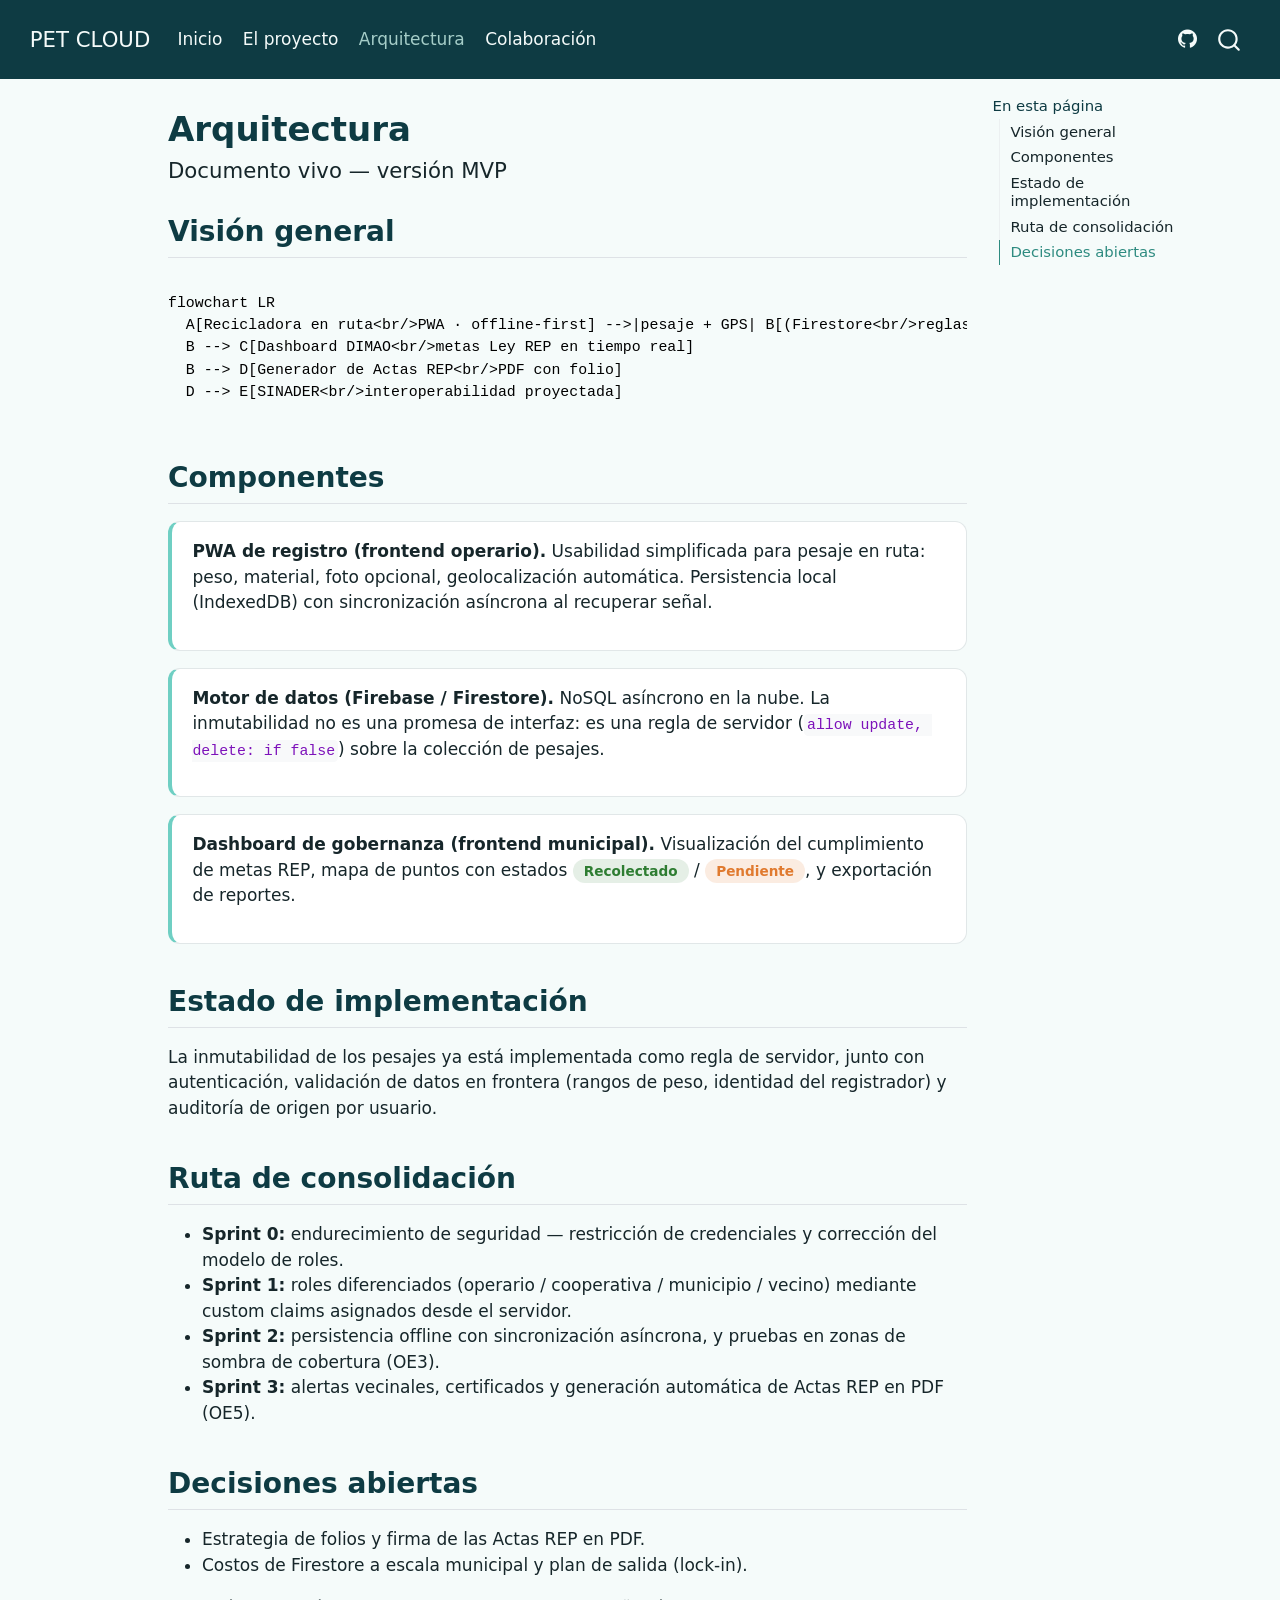
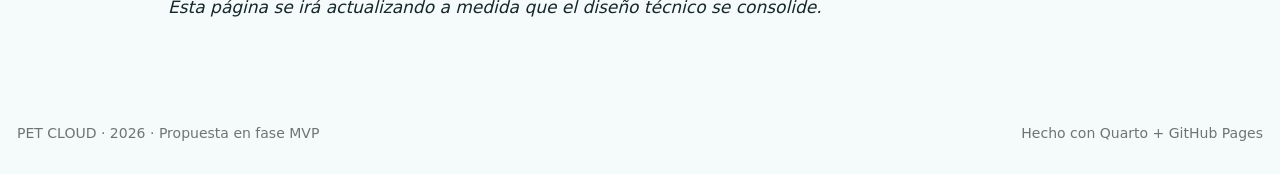
==== arquitectura.html @ 6be5e92a "Built site for gh-pages" ====
<!DOCTYPE html>
<html xmlns="http://www.w3.org/1999/xhtml" lang="es" xml:lang="es"><head>

<meta charset="utf-8">
<meta name="generator" content="quarto-1.5.57">

<meta name="viewport" content="width=device-width, initial-scale=1.0, user-scalable=yes">


<title>Arquitectura – PET CLOUD</title>
<style>
code{white-space: pre-wrap;}
span.smallcaps{font-variant: small-caps;}
div.columns{display: flex; gap: min(4vw, 1.5em);}
div.column{flex: auto; overflow-x: auto;}
div.hanging-indent{margin-left: 1.5em; text-indent: -1.5em;}
ul.task-list{list-style: none;}
ul.task-list li input[type="checkbox"] {
  width: 0.8em;
  margin: 0 0.8em 0.2em -1em; /* quarto-specific, see https://github.com/quarto-dev/quarto-cli/issues/4556 */ 
  vertical-align: middle;
}
</style>


<script src="site_libs/quarto-nav/quarto-nav.js"></script>
<script src="site_libs/quarto-nav/headroom.min.js"></script>
<script src="site_libs/clipboard/clipboard.min.js"></script>
<script src="site_libs/quarto-search/autocomplete.umd.js"></script>
<script src="site_libs/quarto-search/fuse.min.js"></script>
<script src="site_libs/quarto-search/quarto-search.js"></script>
<meta name="quarto:offset" content="./">
<script src="site_libs/quarto-html/quarto.js"></script>
<script src="site_libs/quarto-html/popper.min.js"></script>
<script src="site_libs/quarto-html/tippy.umd.min.js"></script>
<script src="site_libs/quarto-html/anchor.min.js"></script>
<link href="site_libs/quarto-html/tippy.css" rel="stylesheet">
<link href="site_libs/quarto-html/quarto-syntax-highlighting.css" rel="stylesheet" id="quarto-text-highlighting-styles">
<script src="site_libs/bootstrap/bootstrap.min.js"></script>
<link href="site_libs/bootstrap/bootstrap-icons.css" rel="stylesheet">
<link href="site_libs/bootstrap/bootstrap.min.css" rel="stylesheet" id="quarto-bootstrap" data-mode="light">
<script id="quarto-search-options" type="application/json">{
  "location": "navbar",
  "copy-button": false,
  "collapse-after": 3,
  "panel-placement": "end",
  "type": "overlay",
  "limit": 50,
  "keyboard-shortcut": [
    "f",
    "/",
    "s"
  ],
  "show-item-context": false,
  "language": {
    "search-no-results-text": "Sin resultados",
    "search-matching-documents-text": "documentos encontrados",
    "search-copy-link-title": "Copiar el enlace en la búsqueda",
    "search-hide-matches-text": "Ocultar resultados adicionales",
    "search-more-match-text": "resultado adicional en este documento",
    "search-more-matches-text": "resultados adicionales en este documento",
    "search-clear-button-title": "Borrar",
    "search-text-placeholder": "",
    "search-detached-cancel-button-title": "Cancelar",
    "search-submit-button-title": "Enviar",
    "search-label": "Buscar"
  }
}</script>
<script src="site_libs/quarto-diagram/mermaid.min.js"></script>
<script src="site_libs/quarto-diagram/mermaid-init.js"></script>
<link href="site_libs/quarto-diagram/mermaid.css" rel="stylesheet">


</head>

<body class="nav-fixed">

<div id="quarto-search-results"></div>
  <header id="quarto-header" class="headroom fixed-top">
    <nav class="navbar navbar-expand-lg " data-bs-theme="dark">
      <div class="navbar-container container-fluid">
      <div class="navbar-brand-container mx-auto">
    <a class="navbar-brand" href="./index.html">
    <span class="navbar-title">PET CLOUD</span>
    </a>
  </div>
            <div id="quarto-search" class="" title="Buscar"></div>
          <button class="navbar-toggler" type="button" data-bs-toggle="collapse" data-bs-target="#navbarCollapse" aria-controls="navbarCollapse" role="menu" aria-expanded="false" aria-label="Navegación de palanca" onclick="if (window.quartoToggleHeadroom) { window.quartoToggleHeadroom(); }">
  <span class="navbar-toggler-icon"></span>
</button>
          <div class="collapse navbar-collapse" id="navbarCollapse">
            <ul class="navbar-nav navbar-nav-scroll me-auto">
  <li class="nav-item">
    <a class="nav-link" href="./index.html"> 
<span class="menu-text">Inicio</span></a>
  </li>  
  <li class="nav-item">
    <a class="nav-link" href="./proyecto.html"> 
<span class="menu-text">El proyecto</span></a>
  </li>  
  <li class="nav-item">
    <a class="nav-link active" href="./arquitectura.html" aria-current="page"> 
<span class="menu-text">Arquitectura</span></a>
  </li>  
  <li class="nav-item">
    <a class="nav-link" href="./colaboracion.html"> 
<span class="menu-text">Colaboración</span></a>
  </li>  
</ul>
            <ul class="navbar-nav navbar-nav-scroll ms-auto">
  <li class="nav-item compact">
    <a class="nav-link" href="https://github.com/nglmnz/petcloud"> <i class="bi bi-github" role="img">
</i> 
<span class="menu-text"></span></a>
  </li>  
</ul>
          </div> <!-- /navcollapse -->
            <div class="quarto-navbar-tools">
</div>
      </div> <!-- /container-fluid -->
    </nav>
</header>
<!-- content -->
<div id="quarto-content" class="quarto-container page-columns page-rows-contents page-layout-article page-navbar">
<!-- sidebar -->
<!-- margin-sidebar -->
    <div id="quarto-margin-sidebar" class="sidebar margin-sidebar">
        <nav id="TOC" role="doc-toc" class="toc-active">
    <h2 id="toc-title">En esta página</h2>
   
  <ul>
  <li><a href="#visión-general" id="toc-visión-general" class="nav-link active" data-scroll-target="#visión-general">Visión general</a></li>
  <li><a href="#componentes" id="toc-componentes" class="nav-link" data-scroll-target="#componentes">Componentes</a></li>
  <li><a href="#estado-de-implementación" id="toc-estado-de-implementación" class="nav-link" data-scroll-target="#estado-de-implementación">Estado de implementación</a></li>
  <li><a href="#ruta-de-consolidación" id="toc-ruta-de-consolidación" class="nav-link" data-scroll-target="#ruta-de-consolidación">Ruta de consolidación</a></li>
  <li><a href="#decisiones-abiertas" id="toc-decisiones-abiertas" class="nav-link" data-scroll-target="#decisiones-abiertas">Decisiones abiertas</a></li>
  </ul>
</nav>
    </div>
<!-- main -->
<main class="content" id="quarto-document-content">

<header id="title-block-header" class="quarto-title-block default">
<div class="quarto-title">
<h1 class="title">Arquitectura</h1>
<p class="subtitle lead">Documento vivo — versión MVP</p>
</div>



<div class="quarto-title-meta">

    
  
    
  </div>
  


</header>


<section id="visión-general" class="level2">
<h2 class="anchored" data-anchor-id="visión-general">Visión general</h2>
<div class="cell" data-layout-align="default">
<div class="cell-output-display">
<div>
<p></p><figure class="figure"><p></p>
<div>
<pre class="mermaid mermaid-js">flowchart LR
  A[Recicladora en ruta&lt;br/&gt;PWA · offline-first] --&gt;|pesaje + GPS| B[(Firestore&lt;br/&gt;reglas: no update / no delete)]
  B --&gt; C[Dashboard DIMAO&lt;br/&gt;metas Ley REP en tiempo real]
  B --&gt; D[Generador de Actas REP&lt;br/&gt;PDF con folio]
  D --&gt; E[SINADER&lt;br/&gt;interoperabilidad proyectada]
</pre>
</div>
<p></p></figure><p></p>
</div>
</div>
</div>
</section>
<section id="componentes" class="level2">
<h2 class="anchored" data-anchor-id="componentes">Componentes</h2>
<div class="bloque">
<p><strong>PWA de registro (frontend operario).</strong> Usabilidad simplificada para pesaje en ruta: peso, material, foto opcional, geolocalización automática. Persistencia local (IndexedDB) con sincronización asíncrona al recuperar señal.</p>
</div>
<div class="bloque">
<p><strong>Motor de datos (Firebase / Firestore).</strong> NoSQL asíncrono en la nube. La inmutabilidad no es una promesa de interfaz: es una regla de servidor (<code>allow update, delete: if false</code>) sobre la colección de pesajes.</p>
</div>
<div class="bloque">
<p><strong>Dashboard de gobernanza (frontend municipal).</strong> Visualización del cumplimiento de metas REP, mapa de puntos con estados <span class="estado-ok">Recolectado</span> / <span class="estado-pendiente">Pendiente</span>, y exportación de reportes.</p>
</div>
</section>
<section id="estado-de-implementación" class="level2">
<h2 class="anchored" data-anchor-id="estado-de-implementación">Estado de implementación</h2>
<p>La inmutabilidad de los pesajes ya está implementada como regla de servidor, junto con autenticación, validación de datos en frontera (rangos de peso, identidad del registrador) y auditoría de origen por usuario.</p>
</section>
<section id="ruta-de-consolidación" class="level2">
<h2 class="anchored" data-anchor-id="ruta-de-consolidación">Ruta de consolidación</h2>
<ul>
<li><strong>Sprint 0:</strong> endurecimiento de seguridad — restricción de credenciales y corrección del modelo de roles.</li>
<li><strong>Sprint 1:</strong> roles diferenciados (operario / cooperativa / municipio / vecino) mediante custom claims asignados desde el servidor.</li>
<li><strong>Sprint 2:</strong> persistencia offline con sincronización asíncrona, y pruebas en zonas de sombra de cobertura (OE3).</li>
<li><strong>Sprint 3:</strong> alertas vecinales, certificados y generación automática de Actas REP en PDF (OE5).</li>
</ul>
</section>
<section id="decisiones-abiertas" class="level2">
<h2 class="anchored" data-anchor-id="decisiones-abiertas">Decisiones abiertas</h2>
<ul>
<li>Estrategia de folios y firma de las Actas REP en PDF.</li>
<li>Costos de Firestore a escala municipal y plan de salida (lock-in).</li>
</ul>
<p><em>Esta página se irá actualizando a medida que el diseño técnico se consolide.</em></p>


</section>

</main> <!-- /main -->
<script id="quarto-html-after-body" type="application/javascript">
window.document.addEventListener("DOMContentLoaded", function (event) {
  const toggleBodyColorMode = (bsSheetEl) => {
    const mode = bsSheetEl.getAttribute("data-mode");
    const bodyEl = window.document.querySelector("body");
    if (mode === "dark") {
      bodyEl.classList.add("quarto-dark");
      bodyEl.classList.remove("quarto-light");
    } else {
      bodyEl.classList.add("quarto-light");
      bodyEl.classList.remove("quarto-dark");
    }
  }
  const toggleBodyColorPrimary = () => {
    const bsSheetEl = window.document.querySelector("link#quarto-bootstrap");
    if (bsSheetEl) {
      toggleBodyColorMode(bsSheetEl);
    }
  }
  toggleBodyColorPrimary();  
  const icon = "";
  const anchorJS = new window.AnchorJS();
  anchorJS.options = {
    placement: 'right',
    icon: icon
  };
  anchorJS.add('.anchored');
  const isCodeAnnotation = (el) => {
    for (const clz of el.classList) {
      if (clz.startsWith('code-annotation-')) {                     
        return true;
      }
    }
    return false;
  }
  const onCopySuccess = function(e) {
    // button target
    const button = e.trigger;
    // don't keep focus
    button.blur();
    // flash "checked"
    button.classList.add('code-copy-button-checked');
    var currentTitle = button.getAttribute("title");
    button.setAttribute("title", "Copiado");
    let tooltip;
    if (window.bootstrap) {
      button.setAttribute("data-bs-toggle", "tooltip");
      button.setAttribute("data-bs-placement", "left");
      button.setAttribute("data-bs-title", "Copiado");
      tooltip = new bootstrap.Tooltip(button, 
        { trigger: "manual", 
          customClass: "code-copy-button-tooltip",
          offset: [0, -8]});
      tooltip.show();    
    }
    setTimeout(function() {
      if (tooltip) {
        tooltip.hide();
        button.removeAttribute("data-bs-title");
        button.removeAttribute("data-bs-toggle");
        button.removeAttribute("data-bs-placement");
      }
      button.setAttribute("title", currentTitle);
      button.classList.remove('code-copy-button-checked');
    }, 1000);
    // clear code selection
    e.clearSelection();
  }
  const getTextToCopy = function(trigger) {
      const codeEl = trigger.previousElementSibling.cloneNode(true);
      for (const childEl of codeEl.children) {
        if (isCodeAnnotation(childEl)) {
          childEl.remove();
        }
      }
      return codeEl.innerText;
  }
  const clipboard = new window.ClipboardJS('.code-copy-button:not([data-in-quarto-modal])', {
    text: getTextToCopy
  });
  clipboard.on('success', onCopySuccess);
  if (window.document.getElementById('quarto-embedded-source-code-modal')) {
    // For code content inside modals, clipBoardJS needs to be initialized with a container option
    // TODO: Check when it could be a function (https://github.com/zenorocha/clipboard.js/issues/860)
    const clipboardModal = new window.ClipboardJS('.code-copy-button[data-in-quarto-modal]', {
      text: getTextToCopy,
      container: window.document.getElementById('quarto-embedded-source-code-modal')
    });
    clipboardModal.on('success', onCopySuccess);
  }
    var localhostRegex = new RegExp(/^(?:http|https):\/\/localhost\:?[0-9]*\//);
    var mailtoRegex = new RegExp(/^mailto:/);
      var filterRegex = new RegExp("https:\/\/nglmnz\.github\.io\/petcloud");
    var isInternal = (href) => {
        return filterRegex.test(href) || localhostRegex.test(href) || mailtoRegex.test(href);
    }
    // Inspect non-navigation links and adorn them if external
 	var links = window.document.querySelectorAll('a[href]:not(.nav-link):not(.navbar-brand):not(.toc-action):not(.sidebar-link):not(.sidebar-item-toggle):not(.pagination-link):not(.no-external):not([aria-hidden]):not(.dropdown-item):not(.quarto-navigation-tool):not(.about-link)');
    for (var i=0; i<links.length; i++) {
      const link = links[i];
      if (!isInternal(link.href)) {
        // undo the damage that might have been done by quarto-nav.js in the case of
        // links that we want to consider external
        if (link.dataset.originalHref !== undefined) {
          link.href = link.dataset.originalHref;
        }
      }
    }
  function tippyHover(el, contentFn, onTriggerFn, onUntriggerFn) {
    const config = {
      allowHTML: true,
      maxWidth: 500,
      delay: 100,
      arrow: false,
      appendTo: function(el) {
          return el.parentElement;
      },
      interactive: true,
      interactiveBorder: 10,
      theme: 'quarto',
      placement: 'bottom-start',
    };
    if (contentFn) {
      config.content = contentFn;
    }
    if (onTriggerFn) {
      config.onTrigger = onTriggerFn;
    }
    if (onUntriggerFn) {
      config.onUntrigger = onUntriggerFn;
    }
    window.tippy(el, config); 
  }
  const noterefs = window.document.querySelectorAll('a[role="doc-noteref"]');
  for (var i=0; i<noterefs.length; i++) {
    const ref = noterefs[i];
    tippyHover(ref, function() {
      // use id or data attribute instead here
      let href = ref.getAttribute('data-footnote-href') || ref.getAttribute('href');
      try { href = new URL(href).hash; } catch {}
      const id = href.replace(/^#\/?/, "");
      const note = window.document.getElementById(id);
      if (note) {
        return note.innerHTML;
      } else {
        return "";
      }
    });
  }
  const xrefs = window.document.querySelectorAll('a.quarto-xref');
  const processXRef = (id, note) => {
    // Strip column container classes
    const stripColumnClz = (el) => {
      el.classList.remove("page-full", "page-columns");
      if (el.children) {
        for (const child of el.children) {
          stripColumnClz(child);
        }
      }
    }
    stripColumnClz(note)
    if (id === null || id.startsWith('sec-')) {
      // Special case sections, only their first couple elements
      const container = document.createElement("div");
      if (note.children && note.children.length > 2) {
        container.appendChild(note.children[0].cloneNode(true));
        for (let i = 1; i < note.children.length; i++) {
          const child = note.children[i];
          if (child.tagName === "P" && child.innerText === "") {
            continue;
          } else {
            container.appendChild(child.cloneNode(true));
            break;
          }
        }
        if (window.Quarto?.typesetMath) {
          window.Quarto.typesetMath(container);
        }
        return container.innerHTML
      } else {
        if (window.Quarto?.typesetMath) {
          window.Quarto.typesetMath(note);
        }
        return note.innerHTML;
      }
    } else {
      // Remove any anchor links if they are present
      const anchorLink = note.querySelector('a.anchorjs-link');
      if (anchorLink) {
        anchorLink.remove();
      }
      if (window.Quarto?.typesetMath) {
        window.Quarto.typesetMath(note);
      }
      // TODO in 1.5, we should make sure this works without a callout special case
      if (note.classList.contains("callout")) {
        return note.outerHTML;
      } else {
        return note.innerHTML;
      }
    }
  }
  for (var i=0; i<xrefs.length; i++) {
    const xref = xrefs[i];
    tippyHover(xref, undefined, function(instance) {
      instance.disable();
      let url = xref.getAttribute('href');
      let hash = undefined; 
      if (url.startsWith('#')) {
        hash = url;
      } else {
        try { hash = new URL(url).hash; } catch {}
      }
      if (hash) {
        const id = hash.replace(/^#\/?/, "");
        const note = window.document.getElementById(id);
        if (note !== null) {
          try {
            const html = processXRef(id, note.cloneNode(true));
            instance.setContent(html);
          } finally {
            instance.enable();
            instance.show();
          }
        } else {
          // See if we can fetch this
          fetch(url.split('#')[0])
          .then(res => res.text())
          .then(html => {
            const parser = new DOMParser();
            const htmlDoc = parser.parseFromString(html, "text/html");
            const note = htmlDoc.getElementById(id);
            if (note !== null) {
              const html = processXRef(id, note);
              instance.setContent(html);
            } 
          }).finally(() => {
            instance.enable();
            instance.show();
          });
        }
      } else {
        // See if we can fetch a full url (with no hash to target)
        // This is a special case and we should probably do some content thinning / targeting
        fetch(url)
        .then(res => res.text())
        .then(html => {
          const parser = new DOMParser();
          const htmlDoc = parser.parseFromString(html, "text/html");
          const note = htmlDoc.querySelector('main.content');
          if (note !== null) {
            // This should only happen for chapter cross references
            // (since there is no id in the URL)
            // remove the first header
            if (note.children.length > 0 && note.children[0].tagName === "HEADER") {
              note.children[0].remove();
            }
            const html = processXRef(null, note);
            instance.setContent(html);
          } 
        }).finally(() => {
          instance.enable();
          instance.show();
        });
      }
    }, function(instance) {
    });
  }
      let selectedAnnoteEl;
      const selectorForAnnotation = ( cell, annotation) => {
        let cellAttr = 'data-code-cell="' + cell + '"';
        let lineAttr = 'data-code-annotation="' +  annotation + '"';
        const selector = 'span[' + cellAttr + '][' + lineAttr + ']';
        return selector;
      }
      const selectCodeLines = (annoteEl) => {
        const doc = window.document;
        const targetCell = annoteEl.getAttribute("data-target-cell");
        const targetAnnotation = annoteEl.getAttribute("data-target-annotation");
        const annoteSpan = window.document.querySelector(selectorForAnnotation(targetCell, targetAnnotation));
        const lines = annoteSpan.getAttribute("data-code-lines").split(",");
        const lineIds = lines.map((line) => {
          return targetCell + "-" + line;
        })
        let top = null;
        let height = null;
        let parent = null;
        if (lineIds.length > 0) {
            //compute the position of the single el (top and bottom and make a div)
            const el = window.document.getElementById(lineIds[0]);
            top = el.offsetTop;
            height = el.offsetHeight;
            parent = el.parentElement.parentElement;
          if (lineIds.length > 1) {
            const lastEl = window.document.getElementById(lineIds[lineIds.length - 1]);
            const bottom = lastEl.offsetTop + lastEl.offsetHeight;
            height = bottom - top;
          }
          if (top !== null && height !== null && parent !== null) {
            // cook up a div (if necessary) and position it 
            let div = window.document.getElementById("code-annotation-line-highlight");
            if (div === null) {
              div = window.document.createElement("div");
              div.setAttribute("id", "code-annotation-line-highlight");
              div.style.position = 'absolute';
              parent.appendChild(div);
            }
            div.style.top = top - 2 + "px";
            div.style.height = height + 4 + "px";
            div.style.left = 0;
            let gutterDiv = window.document.getElementById("code-annotation-line-highlight-gutter");
            if (gutterDiv === null) {
              gutterDiv = window.document.createElement("div");
              gutterDiv.setAttribute("id", "code-annotation-line-highlight-gutter");
              gutterDiv.style.position = 'absolute';
              const codeCell = window.document.getElementById(targetCell);
              const gutter = codeCell.querySelector('.code-annotation-gutter');
              gutter.appendChild(gutterDiv);
            }
            gutterDiv.style.top = top - 2 + "px";
            gutterDiv.style.height = height + 4 + "px";
          }
          selectedAnnoteEl = annoteEl;
        }
      };
      const unselectCodeLines = () => {
        const elementsIds = ["code-annotation-line-highlight", "code-annotation-line-highlight-gutter"];
        elementsIds.forEach((elId) => {
          const div = window.document.getElementById(elId);
          if (div) {
            div.remove();
          }
        });
        selectedAnnoteEl = undefined;
      };
        // Handle positioning of the toggle
    window.addEventListener(
      "resize",
      throttle(() => {
        elRect = undefined;
        if (selectedAnnoteEl) {
          selectCodeLines(selectedAnnoteEl);
        }
      }, 10)
    );
    function throttle(fn, ms) {
    let throttle = false;
    let timer;
      return (...args) => {
        if(!throttle) { // first call gets through
            fn.apply(this, args);
            throttle = true;
        } else { // all the others get throttled
            if(timer) clearTimeout(timer); // cancel #2
            timer = setTimeout(() => {
              fn.apply(this, args);
              timer = throttle = false;
            }, ms);
        }
      };
    }
      // Attach click handler to the DT
      const annoteDls = window.document.querySelectorAll('dt[data-target-cell]');
      for (const annoteDlNode of annoteDls) {
        annoteDlNode.addEventListener('click', (event) => {
          const clickedEl = event.target;
          if (clickedEl !== selectedAnnoteEl) {
            unselectCodeLines();
            const activeEl = window.document.querySelector('dt[data-target-cell].code-annotation-active');
            if (activeEl) {
              activeEl.classList.remove('code-annotation-active');
            }
            selectCodeLines(clickedEl);
            clickedEl.classList.add('code-annotation-active');
          } else {
            // Unselect the line
            unselectCodeLines();
            clickedEl.classList.remove('code-annotation-active');
          }
        });
      }
  const findCites = (el) => {
    const parentEl = el.parentElement;
    if (parentEl) {
      const cites = parentEl.dataset.cites;
      if (cites) {
        return {
          el,
          cites: cites.split(' ')
        };
      } else {
        return findCites(el.parentElement)
      }
    } else {
      return undefined;
    }
  };
  var bibliorefs = window.document.querySelectorAll('a[role="doc-biblioref"]');
  for (var i=0; i<bibliorefs.length; i++) {
    const ref = bibliorefs[i];
    const citeInfo = findCites(ref);
    if (citeInfo) {
      tippyHover(citeInfo.el, function() {
        var popup = window.document.createElement('div');
        citeInfo.cites.forEach(function(cite) {
          var citeDiv = window.document.createElement('div');
          citeDiv.classList.add('hanging-indent');
          citeDiv.classList.add('csl-entry');
          var biblioDiv = window.document.getElementById('ref-' + cite);
          if (biblioDiv) {
            citeDiv.innerHTML = biblioDiv.innerHTML;
          }
          popup.appendChild(citeDiv);
        });
        return popup.innerHTML;
      });
    }
  }
});
</script>
</div> <!-- /content -->
<footer class="footer">
  <div class="nav-footer">
    <div class="nav-footer-left">
<p>PET CLOUD · 2026 · Propuesta en fase MVP</p>
</div>   
    <div class="nav-footer-center">
      &nbsp;
    </div>
    <div class="nav-footer-right">
<p>Hecho con Quarto + GitHub Pages</p>
</div>
  </div>
</footer>




</body></html>
---- site_libs/quarto-html/tippy.css ----
.tippy-box[data-animation=fade][data-state=hidden]{opacity:0}[data-tippy-root]{max-width:calc(100vw - 10px)}.tippy-box{position:relative;background-color:#333;color:#fff;border-radius:4px;font-size:14px;line-height:1.4;white-space:normal;outline:0;transition-property:transform,visibility,opacity}.tippy-box[data-placement^=top]>.tippy-arrow{bottom:0}.tippy-box[data-placement^=top]>.tippy-arrow:before{bottom:-7px;left:0;border-width:8px 8px 0;border-top-color:initial;transform-origin:center top}.tippy-box[data-placement^=bottom]>.tippy-arrow{top:0}.tippy-box[data-placement^=bottom]>.tippy-arrow:before{top:-7px;left:0;border-width:0 8px 8px;border-bottom-color:initial;transform-origin:center bottom}.tippy-box[data-placement^=left]>.tippy-arrow{right:0}.tippy-box[data-placement^=left]>.tippy-arrow:before{border-width:8px 0 8px 8px;border-left-color:initial;right:-7px;transform-origin:center left}.tippy-box[data-placement^=right]>.tippy-arrow{left:0}.tippy-box[data-placement^=right]>.tippy-arrow:before{left:-7px;border-width:8px 8px 8px 0;border-right-color:initial;transform-origin:center right}.tippy-box[data-inertia][data-state=visible]{transition-timing-function:cubic-bezier(.54,1.5,.38,1.11)}.tippy-arrow{width:16px;height:16px;color:#333}.tippy-arrow:before{content:"";position:absolute;border-color:transparent;border-style:solid}.tippy-content{position:relative;padding:5px 9px;z-index:1}
---- site_libs/quarto-html/quarto-syntax-highlighting.css ----
/* quarto syntax highlight colors */
:root {
  --quarto-hl-ot-color: #003B4F;
  --quarto-hl-at-color: #657422;
  --quarto-hl-ss-color: #20794D;
  --quarto-hl-an-color: #5E5E5E;
  --quarto-hl-fu-color: #4758AB;
  --quarto-hl-st-color: #20794D;
  --quarto-hl-cf-color: #003B4F;
  --quarto-hl-op-color: #5E5E5E;
  --quarto-hl-er-color: #AD0000;
  --quarto-hl-bn-color: #AD0000;
  --quarto-hl-al-color: #AD0000;
  --quarto-hl-va-color: #111111;
  --quarto-hl-bu-color: inherit;
  --quarto-hl-ex-color: inherit;
  --quarto-hl-pp-color: #AD0000;
  --quarto-hl-in-color: #5E5E5E;
  --quarto-hl-vs-color: #20794D;
  --quarto-hl-wa-color: #5E5E5E;
  --quarto-hl-do-color: #5E5E5E;
  --quarto-hl-im-color: #00769E;
  --quarto-hl-ch-color: #20794D;
  --quarto-hl-dt-color: #AD0000;
  --quarto-hl-fl-color: #AD0000;
  --quarto-hl-co-color: #5E5E5E;
  --quarto-hl-cv-color: #5E5E5E;
  --quarto-hl-cn-color: #8f5902;
  --quarto-hl-sc-color: #5E5E5E;
  --quarto-hl-dv-color: #AD0000;
  --quarto-hl-kw-color: #003B4F;
}

/* other quarto variables */
:root {
  --quarto-font-monospace: SFMono-Regular, Menlo, Monaco, Consolas, "Liberation Mono", "Courier New", monospace;
}

pre > code.sourceCode > span {
  color: #003B4F;
}

code span {
  color: #003B4F;
}

code.sourceCode > span {
  color: #003B4F;
}

div.sourceCode,
div.sourceCode pre.sourceCode {
  color: #003B4F;
}

code span.ot {
  color: #003B4F;
  font-style: inherit;
}

code span.at {
  color: #657422;
  font-style: inherit;
}

code span.ss {
  color: #20794D;
  font-style: inherit;
}

code span.an {
  color: #5E5E5E;
  font-style: inherit;
}

code span.fu {
  color: #4758AB;
  font-style: inherit;
}

code span.st {
  color: #20794D;
  font-style: inherit;
}

code span.cf {
  color: #003B4F;
  font-weight: bold;
  font-style: inherit;
}

code span.op {
  color: #5E5E5E;
  font-style: inherit;
}

code span.er {
  color: #AD0000;
  font-style: inherit;
}

code span.bn {
  color: #AD0000;
  font-style: inherit;
}

code span.al {
  color: #AD0000;
  font-style: inherit;
}

code span.va {
  color: #111111;
  font-style: inherit;
}

code span.bu {
  font-style: inherit;
}

code span.ex {
  font-style: inherit;
}

code span.pp {
  color: #AD0000;
  font-style: inherit;
}

code span.in {
  color: #5E5E5E;
  font-style: inherit;
}

code span.vs {
  color: #20794D;
  font-style: inherit;
}

code span.wa {
  color: #5E5E5E;
  font-style: italic;
}

code span.do {
  color: #5E5E5E;
  font-style: italic;
}

code span.im {
  color: #00769E;
  font-style: inherit;
}

code span.ch {
  color: #20794D;
  font-style: inherit;
}

code span.dt {
  color: #AD0000;
  font-style: inherit;
}

code span.fl {
  color: #AD0000;
  font-style: inherit;
}

code span.co {
  color: #5E5E5E;
  font-style: inherit;
}

code span.cv {
  color: #5E5E5E;
  font-style: italic;
}

code span.cn {
  color: #8f5902;
  font-style: inherit;
}

code span.sc {
  color: #5E5E5E;
  font-style: inherit;
}

code span.dv {
  color: #AD0000;
  font-style: inherit;
}

code span.kw {
  color: #003B4F;
  font-weight: bold;
  font-style: inherit;
}

.prevent-inlining {
  content: "</";
}

/*# sourceMappingURL=debc5d5d77c3f9108843748ff7464032.css.map */
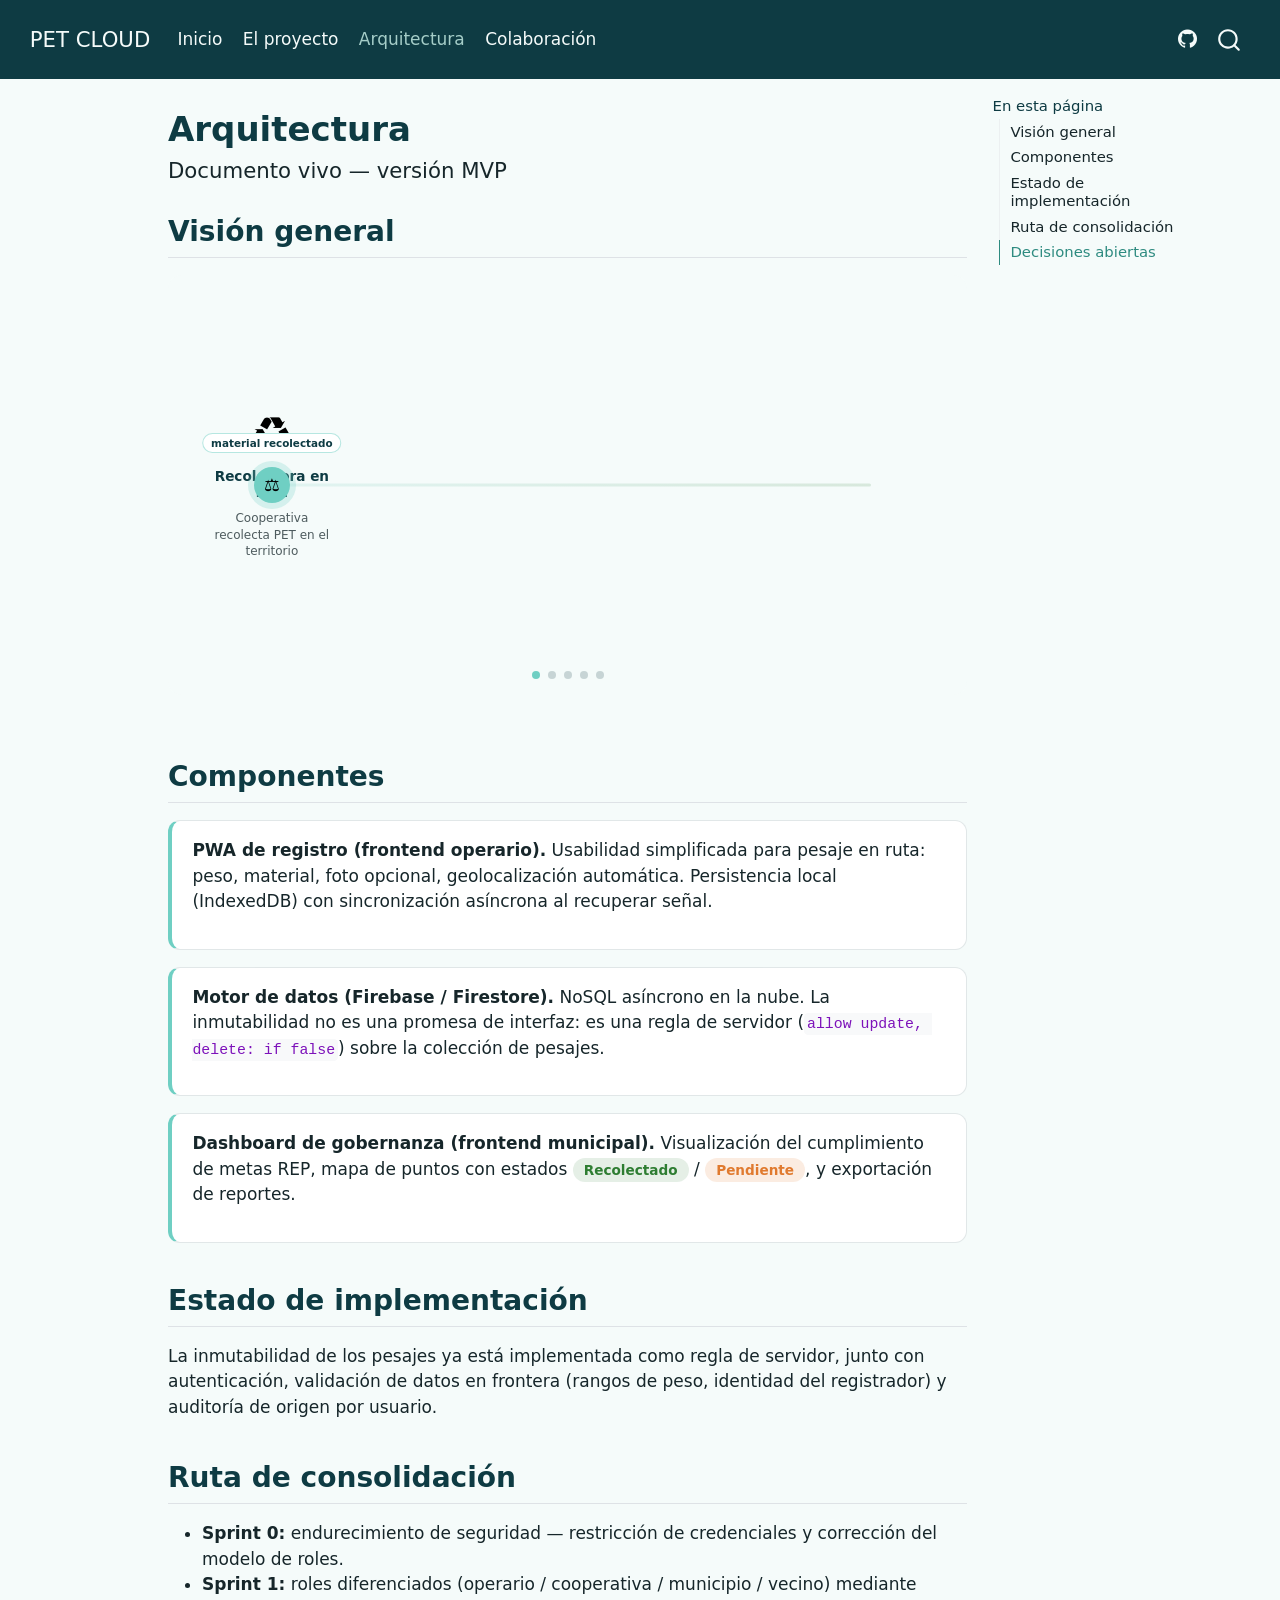
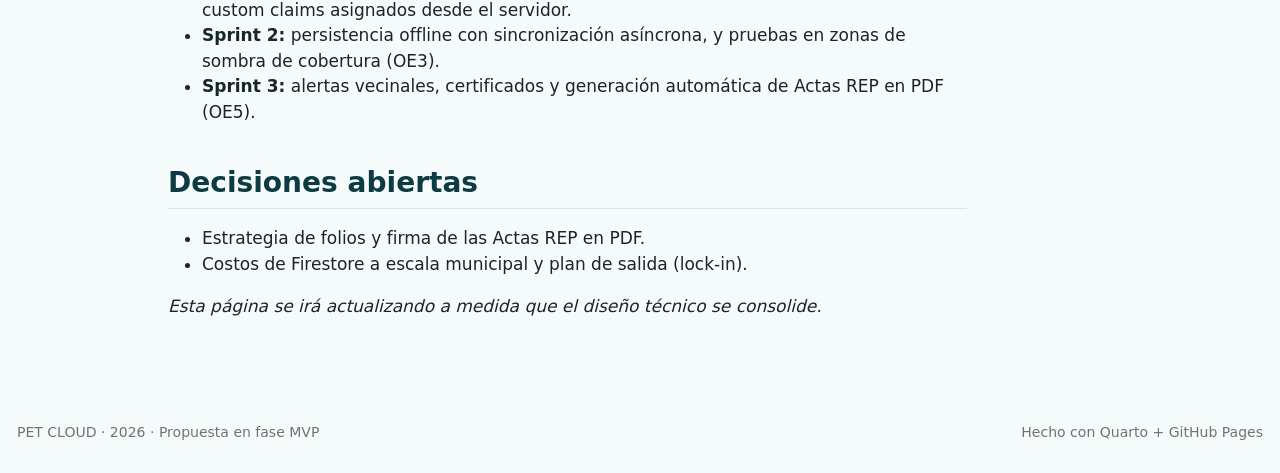
==== commit 8ba1d162: "Built site for gh-pages" ====
--- a/arquitectura.html
+++ b/arquitectura.html
@@ -66,9 +66,6 @@
     "search-label": "Buscar"
   }
 }</script>
-<script src="site_libs/quarto-diagram/mermaid.min.js"></script>
-<script src="site_libs/quarto-diagram/mermaid-init.js"></script>
-<link href="site_libs/quarto-diagram/mermaid.css" rel="stylesheet">
 
 
 </head>
@@ -162,22 +159,7 @@
 
 <section id="visión-general" class="level2">
 <h2 class="anchored" data-anchor-id="visión-general">Visión general</h2>
-<div class="cell" data-layout-align="default">
-<div class="cell-output-display">
-<div>
-<p></p><figure class="figure"><p></p>
-<div>
-<pre class="mermaid mermaid-js">flowchart LR
-  A[Recicladora en ruta&lt;br/&gt;PWA · offline-first] --&gt;|pesaje + GPS| B[(Firestore&lt;br/&gt;reglas: no update / no delete)]
-  B --&gt; C[Dashboard DIMAO&lt;br/&gt;metas Ley REP en tiempo real]
-  B --&gt; D[Generador de Actas REP&lt;br/&gt;PDF con folio]
-  D --&gt; E[SINADER&lt;br/&gt;interoperabilidad proyectada]
-</pre>
-</div>
-<p></p></figure><p></p>
-</div>
-</div>
-</div>
+<iframe src="flujo.html" width="100%" height="420" style="border:none;border-radius:14px;"></iframe>
 </section>
 <section id="componentes" class="level2">
 <h2 class="anchored" data-anchor-id="componentes">Componentes</h2>
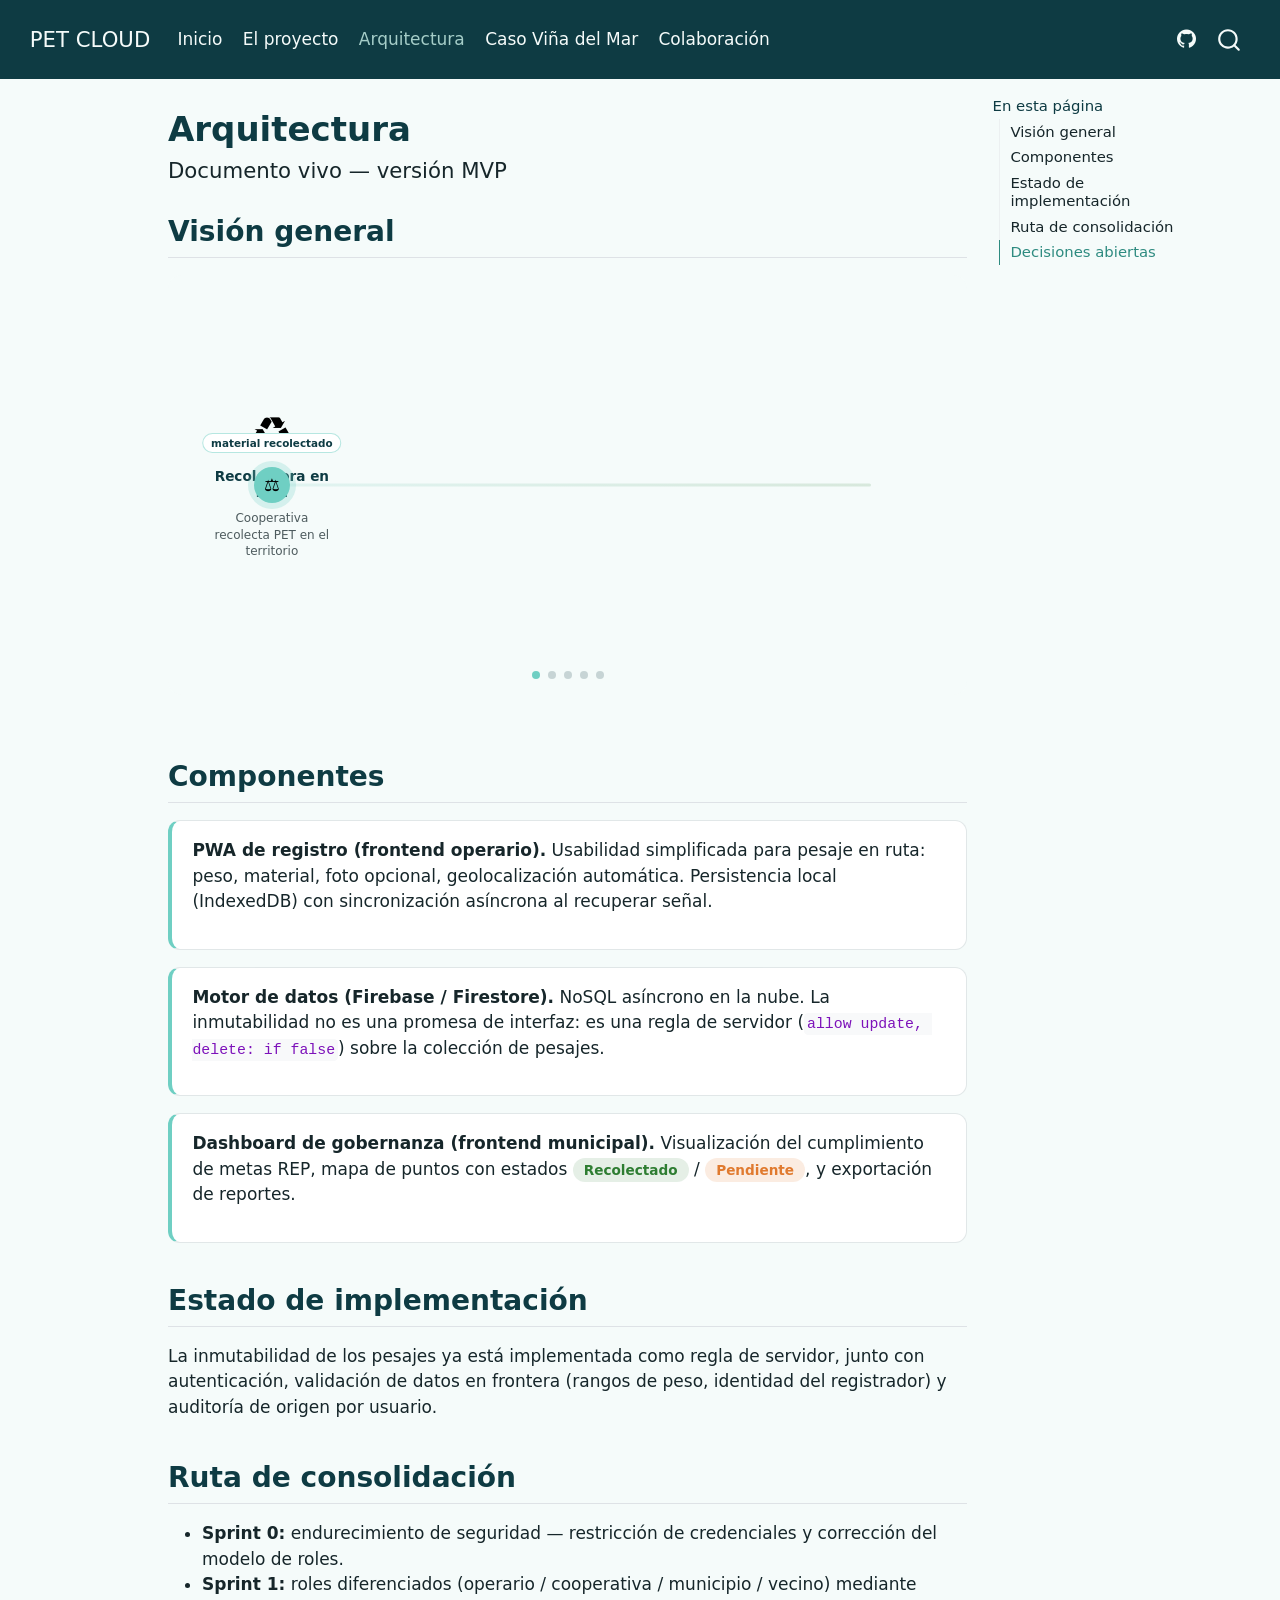
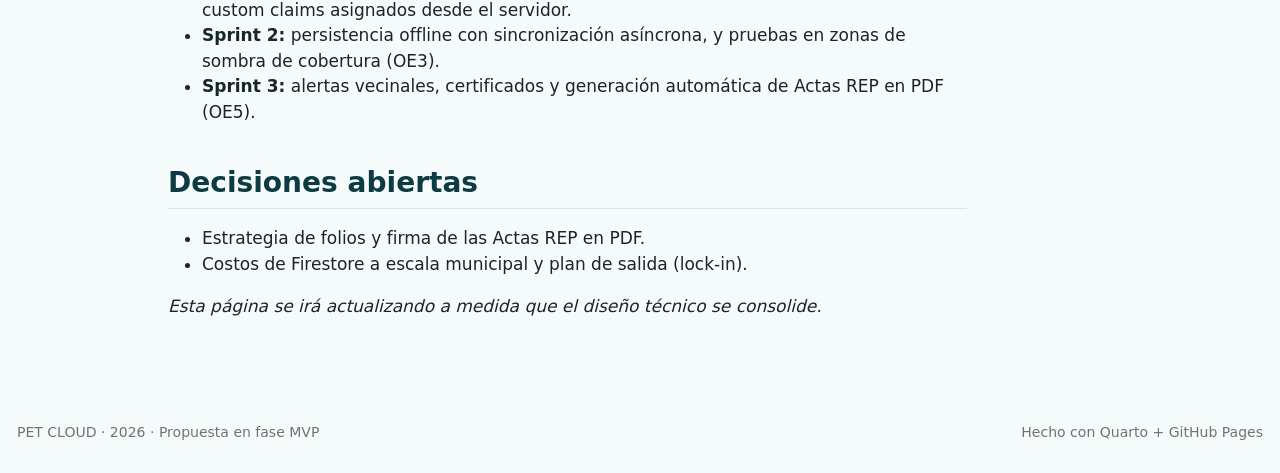
==== commit 9aa97330: "Built site for gh-pages" ====
--- a/arquitectura.html
+++ b/arquitectura.html
@@ -100,13 +100,17 @@
 <span class="menu-text">Arquitectura</span></a>
   </li>  
   <li class="nav-item">
+    <a class="nav-link" href="./vina.html"> 
+<span class="menu-text">Caso Viña del Mar</span></a>
+  </li>  
+  <li class="nav-item">
     <a class="nav-link" href="./colaboracion.html"> 
 <span class="menu-text">Colaboración</span></a>
   </li>  
 </ul>
             <ul class="navbar-nav navbar-nav-scroll ms-auto">
   <li class="nav-item compact">
-    <a class="nav-link" href="https://github.com/nglmnz/petcloud"> <i class="bi bi-github" role="img">
+    <a class="nav-link" href="https://github.com/TU-USUARIO/petcloud"> <i class="bi bi-github" role="img">
 </i> 
 <span class="menu-text"></span></a>
   </li>  
@@ -290,7 +294,7 @@
   }
     var localhostRegex = new RegExp(/^(?:http|https):\/\/localhost\:?[0-9]*\//);
     var mailtoRegex = new RegExp(/^mailto:/);
-      var filterRegex = new RegExp("https:\/\/nglmnz\.github\.io\/petcloud");
+      var filterRegex = new RegExp("https:\/\/TU-USUARIO\.github\.io\/petcloud");
     var isInternal = (href) => {
         return filterRegex.test(href) || localhostRegex.test(href) || mailtoRegex.test(href);
     }
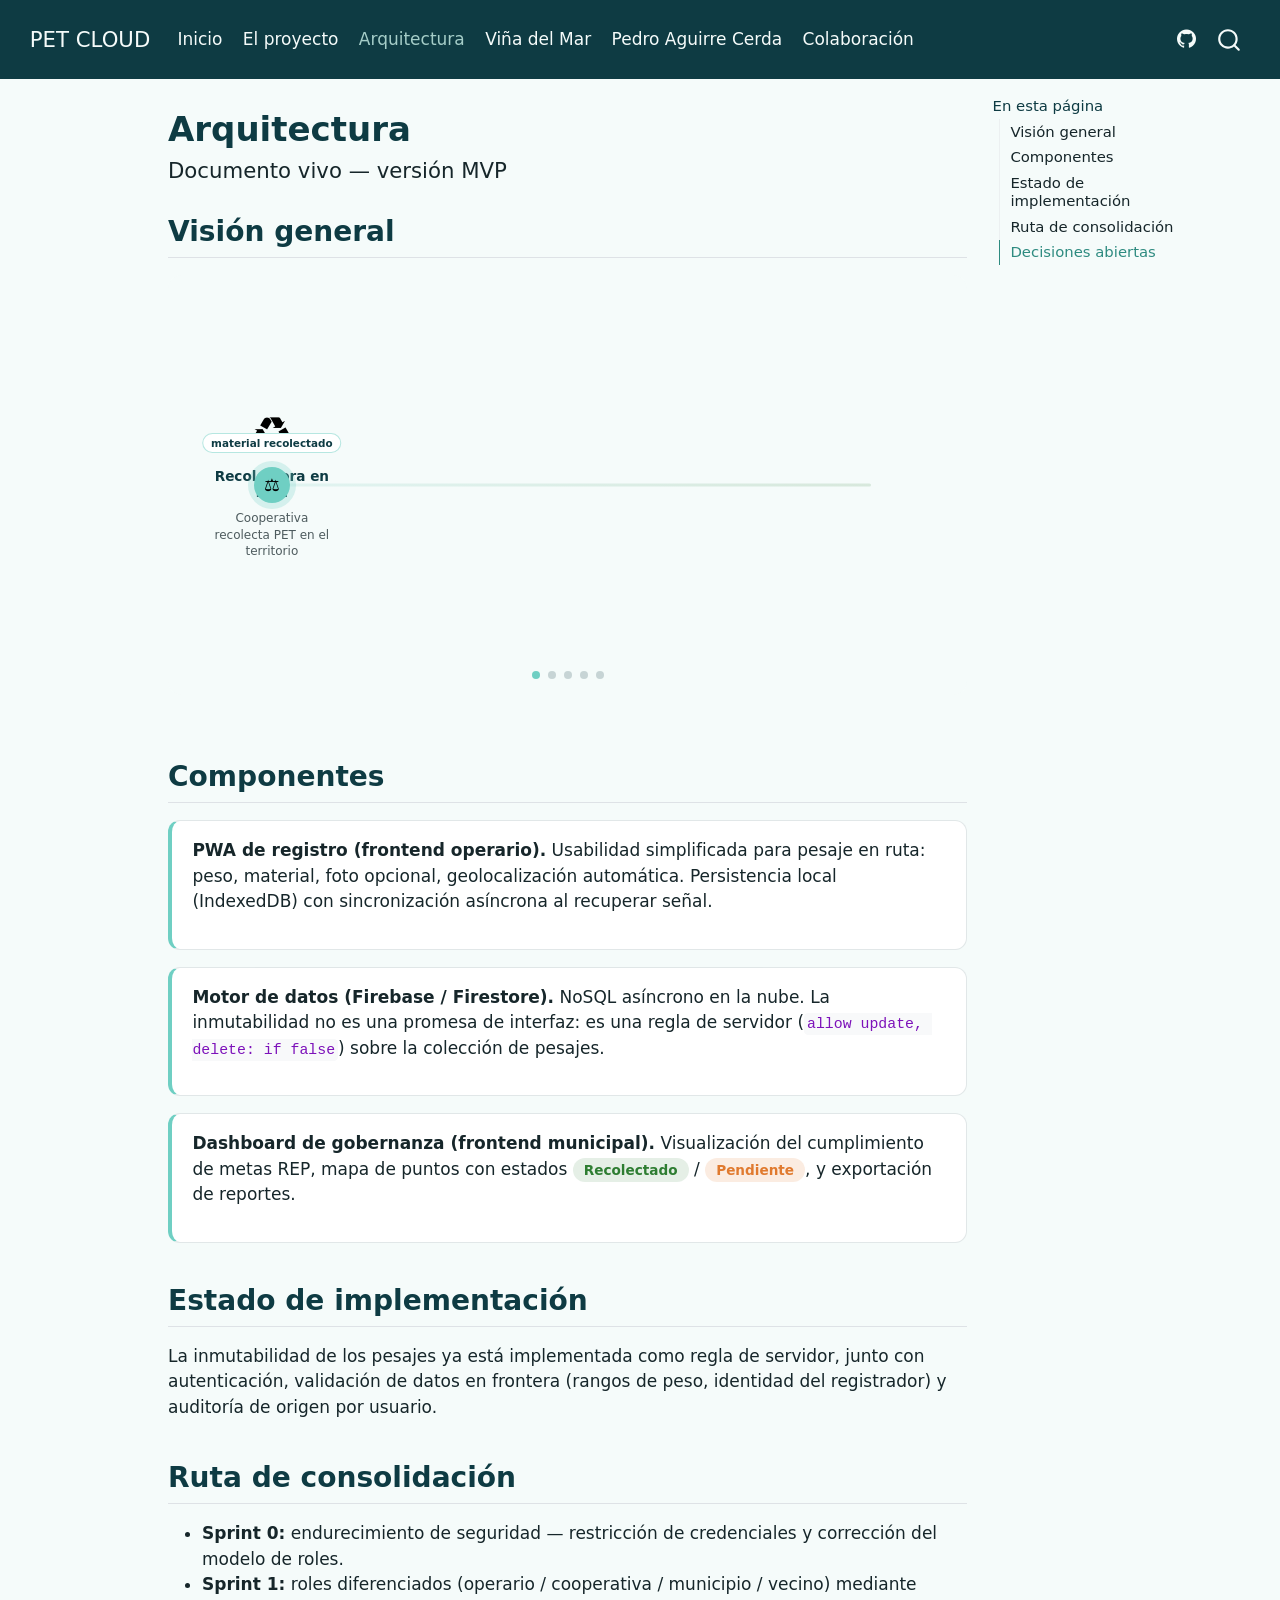
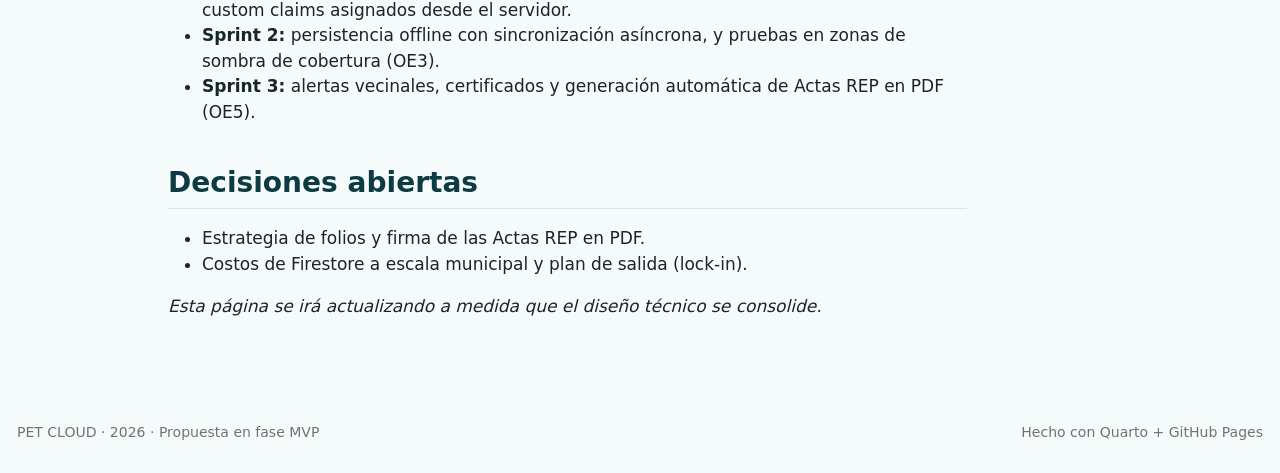
==== commit a61be05f: "Built site for gh-pages" ====
--- a/arquitectura.html
+++ b/arquitectura.html
@@ -101,7 +101,11 @@
   </li>  
   <li class="nav-item">
     <a class="nav-link" href="./vina.html"> 
-<span class="menu-text">Caso Viña del Mar</span></a>
+<span class="menu-text">Viña del Mar</span></a>
+  </li>  
+  <li class="nav-item">
+    <a class="nav-link" href="./pac.html"> 
+<span class="menu-text">Pedro Aguirre Cerda</span></a>
   </li>  
   <li class="nav-item">
     <a class="nav-link" href="./colaboracion.html"> 
@@ -110,7 +114,7 @@
 </ul>
             <ul class="navbar-nav navbar-nav-scroll ms-auto">
   <li class="nav-item compact">
-    <a class="nav-link" href="https://github.com/TU-USUARIO/petcloud"> <i class="bi bi-github" role="img">
+    <a class="nav-link" href="https://github.com/nglmnz/petcloud"> <i class="bi bi-github" role="img">
 </i> 
 <span class="menu-text"></span></a>
   </li>  
@@ -294,7 +298,7 @@
   }
     var localhostRegex = new RegExp(/^(?:http|https):\/\/localhost\:?[0-9]*\//);
     var mailtoRegex = new RegExp(/^mailto:/);
-      var filterRegex = new RegExp("https:\/\/TU-USUARIO\.github\.io\/petcloud");
+      var filterRegex = new RegExp("https:\/\/nglmnz\.github\.io\/petcloud");
     var isInternal = (href) => {
         return filterRegex.test(href) || localhostRegex.test(href) || mailtoRegex.test(href);
     }
